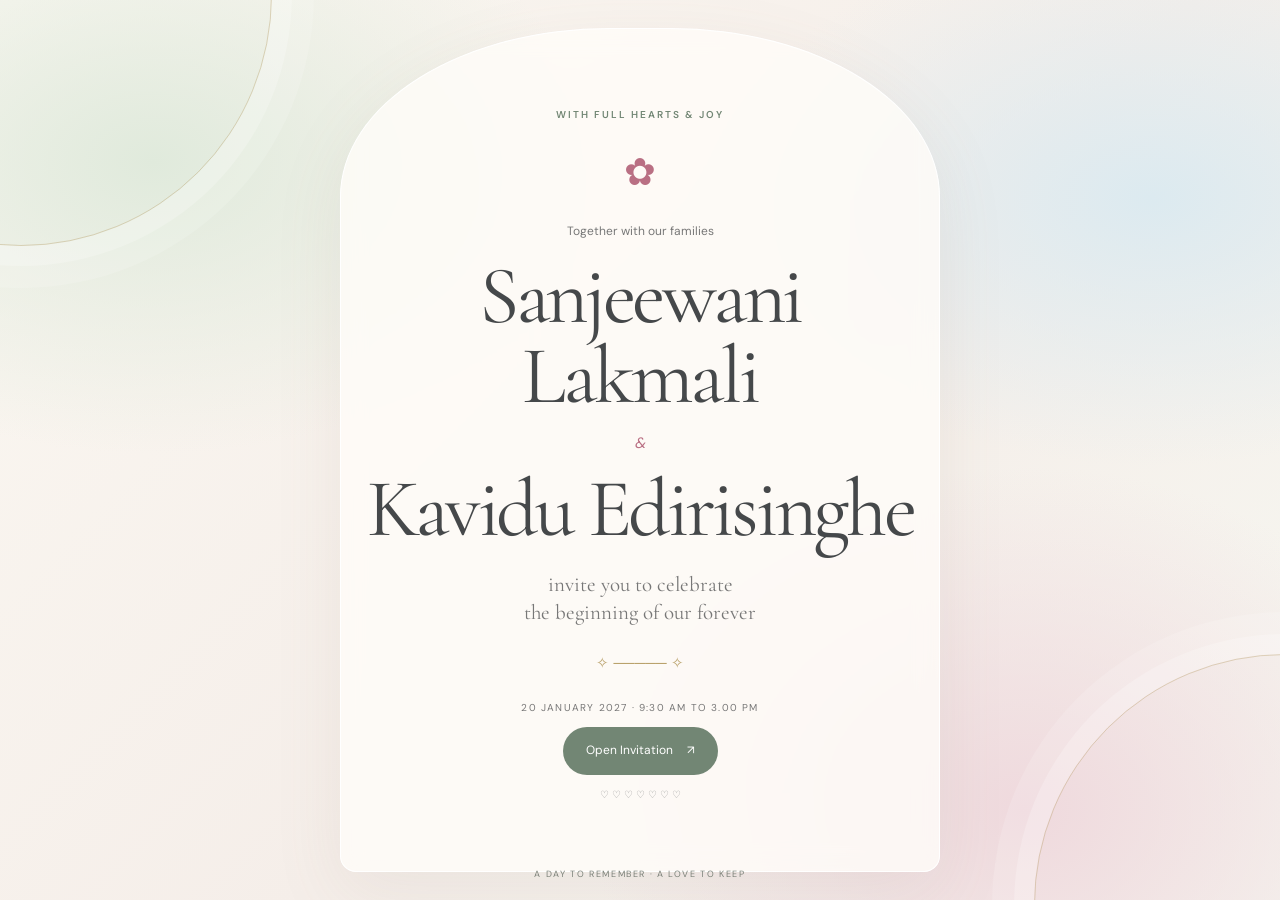
==== index.html @ 11ac0761 "Refactor name into separate h1 elements Split the name into separate h1 elements for better structur" ====
<!doctype html>
<html lang="en">
<head>
  <meta charset="utf-8">
  <meta name="viewport" content="width=device-width, initial-scale=1">
  <meta name="theme-color" content="#f8f5ef">
  <title>Sanjewani Lakmali & Kavidu Edirisinghe | Wedding Invitation</title>
  <link rel="preconnect" href="https://fonts.googleapis.com">
  <link href="https://fonts.googleapis.com/css2?family=Cormorant+Garamond:wght@400;500;600&family=DM+Sans:wght@400;500;600&display=swap" rel="stylesheet">
  <link rel="stylesheet" href="styles.css">
</head>
<body>
  
  <div id="petals" class="petals" aria-hidden="true"></div>
  <audio id="openingMusic" src="assets/audio/opening-music.mp3" loop preload="none"></audio>
  <audio id="memoryMusic" src="assets/audio/memories-music.mp3" loop preload="none"></audio>

  <!-- Cover Section -->
  <section id="cover" class="cover">
    <div class="cover-card">
      <p class="eyebrow">WITH FULL HEARTS & JOY</p>
      <div class="flower">✿</div>
      <p>Together with our families</p>
      <h1>Sanjeewani Lakmali </h1> <i>&</i> <h1>Kavidu Edirisinghe</h1>
      <p class="sub">invite you to celebrate<br>the beginning of our forever</p>
      <div class="ornament">✧ ───── ✧</div>
      <p class="date">20 JANUARY 2027 · 9:30 AM TO 3.00 PM</p>
      <button id="open" class="btn primary">Open Invitation <span>↗</span></button>
      <small>♡ ♡ ♡ ♡ ♡ ♡ ♡</small>
    </div>
    <div class="cover-note">A DAY TO REMEMBER · A LOVE TO KEEP</div>
  </section>

  <!-- Main Content -->
  <main id="site" hidden>
    
    <!-- Navigation -->
    <nav>
      <a class="logo" href="#home">K <i>&</i> S</a>
      <div>
        <a href="#details">The Day</a>
        <a href="#memories">Our Memories</a>
        <a href="#venue">Venue</a>
      </div>
      <button id="musicToggle" class="music">♫ Music</button>
    </nav>

    <!-- Hero Section -->
    <section id="home" class="hero wrap">
      <div class="hero-photo"></div>
      <div class="hero-copy">
        <p class="eyebrow">OUR WEDDING DAY</p>
        <h2>Two hearts.<br><i>One beautiful story.</i></h2>
        <p class="names">Sajeewani Lakmali <i>&</i> Kavidu Edirisinghe</p>
        <p class="date">WEDNESDAY, 20 JANUARY 2027 · 9:30 AM TO 3:00 PM</p>
        <p>Grand Ball Room - West Wing, Saffron Beach Hotel · Wadduwa, Sri Lanka</p>
        <a class="under" href="#details">Join our celebration ↓</a>
      </div>
    </section>

    <!-- Welcome Section -->
    <section class="welcome">
      <p class="eyebrow">A NOTE FOR <span id="guestName">OUR FAMILY & FRIENDS</span></p>
      <h2>It would mean the world<br>to have you with us.</h2>
      <p>As we begin this new chapter, we would be delighted to share our special day with you.</p>
      <div class="ticket">
        <div>
          <small>INVITATION FOR</small>
          <strong id="ticketName">Our loved one</strong>
        </div>
        <div>
          <small>TABLE NUMBER</small>
          <strong id="ticketTable">—</strong>
        </div>
      </div>
    </section>

    <!-- Details Section -->
    <section id="details" class="wrap centered">
      <p class="eyebrow">SAVE THE DATE</p>
      <h2>The Day</h2>
      <p>Love is the best reason to gather.</p>
      <div class="cards">
        <article class="pink">
          <span>♡</span>
          <p class="eyebrow">WHEN</p>
          <h3>20 January 2027</h3>
          <p>Wednesday · 9:30 AM TO 3:00 PM</p>
          <b id="countdown">Counting down…</b>
        </article>
        <article class="blue">
          <span>✧</span>
          <p class="eyebrow">DRESS WITH LOVE</p>
          <h3>Elegant & celebratory</h3>
          <p>Come ready to celebrate.</p>
        </article>
        <article class="green">
          <span>❀</span>
          <p class="eyebrow">A LITTLE NOTE</p>
          <h3>Your presence is our gift</h3>
          <p>Thank you for being part of our story.</p>
        </article>
      </div>
      <a id="calendar" class="btn outline" target="_blank" rel="noopener">Add to Google Calendar</a>
    </section>

    <!-- Memories Section -->
    <section id="memories" class="memories">
      <div class="mem-intro">
        <p class="eyebrow">LITTLE MOMENTS, BIG LOVE</p>
        <h2>Our <i>Memories</i></h2>
        <p>Every chapter has brought us here. Here are a few moments we hold close.</p>
        <button id="memoryPlay" class="btn soft">♫ Play memories music</button>
      </div>
      <div class="gallery">
        <figure class="tall">
          <img src="assets/photos/memory-1.jpg" alt="Our memory">
          <figcaption>Every Steps Together</figcaption>
        </figure>
        <figure>
          <img src="assets/photos/memory-2.jpg" alt="Our memory">
          <figcaption>Close to Our Hearts</figcaption>
        </figure>
        <figure>
          <img src="assets/photos/memory-3.jpg" alt="Our memory">
          <figcaption>Endless Love</figcaption>
        </figure>
        <figure class="wide">
          <img src="assets/photos/memory-4.jpg" alt="Our memory">
          <figcaption>Always, together</figcaption>
        </figure>
      </div>
      <small class="photo-note">Two Hearts, One Destiny, and a lifetime of beautiful tommorows.</small>
    </section>

    <!-- Venue Section -->
    <section id="venue" class="venue-section"
      style="background-image: url('./assets/photos/venue.jpg');">
      <div class="venue-copy">
        <p class="eyebrow">LET'S CELEBRATE TOGETHER</p>
        <h2>Meet us by<br><i>the sea.</i></h2>
        <h3>Grand Ball Room - West Wing, Saffron Beach Hotel</h3>
        <p>Wadduwa, Sri Lanka</p>
        <p>20 January 2027 · 9:30 AM TO 3:00 PM</p>
        <a class="btn primary" href="https://www.google.com/maps/search/?api=1&query=Saffron+Beach+Hotel+Wadduwa+Sri+Lanka" target="_blank" rel="noopener">Open Google Maps ↗</a>
        <a class="under" href="https://www.google.com/maps/dir/?api=1&destination=Saffron+Beach+Hotel+Wadduwa+Sri+Lanka" target="_blank" rel="noopener">Get directions</a>
      </div>
    </section>

    <!-- Closing Section -->
    <section class="closing">
      <div class="flower">✿</div>
      <p class="eyebrow">WITH LOVE & GRATITUDE</p>
      <h2>We can't wait<br><i>to celebrate with you.</i></h2>
      <p>Kavidu <i>&</i> Sanji</p>
      <small> RSVP BY 31 · 12 · 2026</small><br>
      <small>Sanji +94713968701, Kavidu +94716422151</small><br>
      <button id="top" class="under">Back to the beginning ↑</button>
    </section>

    <!-- Footer -->
    <footer>MADE WITH LOVE FOR KAVIDU & SANJI<i>♡</i></footer>
  </main>
  
  <script src="guests.js"></script>
  <script src="script.js"></script>
</body>
</html>
---- styles.css ----
:root {
  /* Colors */
  --ivory: #f8f5ef;
  --paper: #fffdf9;
  --pink: #efd5d9;
  --rose: #b96f83;
  --blue: #dceaf0;
  --green: #dfe8d9;
  --sage: #728674;
  --gray: #818386;
  --ink: #45484a;
  --gold: #b9a16b;
  --line: #e7dfd6;

  /* Typography */
  --serif: "Cormorant Garamond", Georgia, serif;
  --sans: "DM Sans", Arial, sans-serif;
}

/* ==========================================================================
   Base Styles
   ========================================================================== */

* {
  box-sizing: border-box;
}

html {
  scroll-behavior: smooth;
}

body {
  margin: 0;
  background: var(--ivory);
  color: var(--ink);
  font: 15px / 1.65 var(--sans);
}

a {
  color: inherit;
  text-decoration: none;
}

button {
  font: inherit;
  cursor: pointer;
}

[hidden] {
  display: none !important;
}

/* ==========================================================================
   Typography & Reusable Utilities
   ========================================================================== */

.eyebrow {
  font-size: 10px;
  letter-spacing: 0.2em;
  color: var(--sage);
  font-weight: 600;
  text-transform: uppercase;
}

.sub {
  font: 400 21px / 1.35 var(--serif) !important;
}

.date {
  font-size: 10px !important;
  letter-spacing: 0.12em;
}

.under {
  display: inline-block;
  margin-top: 18px;
  border: 0;
  border-bottom: 1px solid #b6b5a9;
  padding: 0 0 4px;
  background: transparent;
  font-size: 11px;
}

.flower {
  font-size: 38px;
  color: var(--rose);
  margin: 18px 0;
  animation: spin 20s linear infinite;
}

.ornament {
  color: var(--gold);
  margin: 24px;
}

/* Shared Headings and Icons */
.cover h1,
.hero-copy h2,
.welcome h2,
.centered h2,
.mem-intro h2,
.venue-section h2,
.closing h2 {
  font-family: var(--serif);
  font-weight: 400;
  line-height: 0.98;
}

.cover h1 {
  font-size: clamp(50px, 11vw, 82px);
  letter-spacing: -0.04em;
  margin: 14px 0;
}

.hero-copy h2,
.welcome h2,
.centered h2,
.mem-intro h2,
.venue-section h2,
.closing h2 {
  font-size: clamp(42px, 6vw, 67px);
  letter-spacing: -0.035em;
  margin: 15px 0 22px;
}

.cover i,
.hero i,
.memories i,
.venue-section i,
.closing i {
  color: var(--rose);
  font-weight: 400;
}

/* Paragraph Resets within Sections */
.cover-card > p:not(.eyebrow),
.hero-copy > p:not(.eyebrow),
.centered > p:not(.eyebrow),
.cards article > p:not(.eyebrow),
.venue-copy > p:not(.eyebrow) {
  font-size: 12px;
  color: #777;
}

/* ==========================================================================
   Buttons
   ========================================================================== */

.btn {
  display: inline-flex;
  justify-content: center;
  align-items: center;
  gap: 14px;
  border-radius: 999px;
  padding: 13px 22px;
  border: 1px solid transparent;
  font-size: 12px;
  transition: 0.25s;
}

.btn:hover {
  transform: translateY(-2px);
  box-shadow: 0 10px 25px #665a501a;
}

.btn.primary {
  background: var(--sage);
  color: white;
}

.btn.outline {
  border-color: #9bab9a;
  background: transparent;
  margin-top: 25px;
}

.btn.soft {
  background: #f4e3e5;
  color: #865969;
}

/* ==========================================================================
   Layout Containers
   ========================================================================== */

main {
  overflow: hidden;
}

.wrap {
  max-width: 1160px;
  margin: auto;
  padding: 90px 24px;
}

/* ==========================================================================
   Navigation
   ========================================================================== */

nav {
  position: sticky;
  top: 0;
  z-index: 10;
  display: flex;
  justify-content: space-between;
  align-items: center;
  padding: 12px clamp(16px, 5vw, 65px);
  background: #f8f5efeb;
  backdrop-filter: blur(14px);
  border-bottom: 1px solid #e7dfd68a;
}

nav > div {
  display: flex;
  gap: 22px;
  font-size: 11px;
  color: #727575;
}

.logo {
  font: 500 25px var(--serif);
}

.logo i {
  color: var(--rose);
}

.music {
  border: 1px solid #d7c8c0;
  background: #fffaf5;
  border-radius: 30px;
  padding: 8px 12px;
  color: var(--sage);
  font-size: 11px;
}

/* ==========================================================================
   Sections
   ========================================================================== */

/* --- Cover --- */
.cover {
  min-height: 100svh;
  display: grid;
  place-items: center;
  position: relative;
  overflow: hidden;
  padding: 22px;
  background: radial-gradient(ellipse at 12% 18%, #e0eadc, transparent 28%),
              radial-gradient(ellipse at 90% 22%, #dceaf0, transparent 27%),
              radial-gradient(ellipse at 80% 90%, #efd9dd, transparent 30%),
              linear-gradient(135deg, #fbf8f2, #f5eee9 55%, #f6f7f1);
}

.cover:before,
.cover:after {
  content: "";
  position: absolute;
  width: 42vw;
  height: 42vw;
  max-width: 500px;
  max-height: 500px;
  border: 1px solid #b9a16b66;
  border-radius: 50%;
  box-shadow: 0 0 0 20px #fff3, 0 0 0 42px #fff2;
}

.cover:before {
  top: -20vw;
  left: -18vw;
}

.cover:after {
  right: -20vw;
  bottom: -20vw;
}

.cover-card {
  z-index: 1;
  text-align: center;
  width: min(600px, 100%);
  padding: clamp(35px, 7vw, 68px) 24px;
  background: #fffdf9c9;
  border: 1px solid #fff;
  border-radius: 45% 45% 16px 16px / 20% 20% 16px 16px;
  box-shadow: 0 22px 70px #8b796c18;
  backdrop-filter: blur(12px);
  animation: rise 1s ease both;
}

.cover-card small {
  display: block;
  color: #999;
  font-size: 10px;
  margin-top: 12px;
}

.cover-note {
  position: absolute;
  bottom: 18px;
  z-index: 1;
  font-size: 9px;
  letter-spacing: 0.18em;
  color: #7b8178;
}

/* --- Hero --- */
.hero {
  display: grid;
  grid-template-columns: 1fr 1fr;
  align-items: center;
  gap: 7%;
  min-height: 650px;
  position: relative;
}

.hero-photo {
  min-height: 500px;
  border-radius: 48% 48% 14px 14px;
  background: linear-gradient(160deg, #e5e9df88, #f2dfe188),
              url("assets/photos/hero.jpg") center/cover no-repeat;
  box-shadow: inset 0 0 0 9px #fff9, 0 24px 55px #8d7d6c18;
  position: relative;
}

.hero-photo:after {
  content: "";
  position: absolute;
  inset: 18px;
  border: 1px solid #fff9;
  border-radius: inherit;
}

.names {
  font: 400 26px var(--serif);
}

/* --- Welcome & Ticket --- */
.welcome {
  text-align: center;
  padding: 80px 20px;
  background: linear-gradient(120deg, #f7e9e9, #f7f5ef 50%, #e8f0f2);
}

.welcome > p:not(.eyebrow) {
  max-width: 460px;
  margin: auto;
  color: #777;
  font-size: 13px;
}

.ticket {
  display: flex;
  max-width: 460px;
  margin: 30px auto 0;
  text-align: left;
  background: #fffdf9d9;
  border: 1px solid #fff;
  border-radius: 14px;
}

.ticket > div {
  padding: 16px 23px;
  flex: 1;
}

.ticket > div + div {
  border-left: 1px solid var(--line);
}

.ticket small {
  display: block;
  font-size: 9px;
  letter-spacing: 0.12em;
  color: var(--gray);
}

.ticket strong {
  font: 500 21px var(--serif);
}

/* --- Centered Information & Cards --- */
.centered {
  text-align: center;
}

.cards {
  display: grid;
  grid-template-columns: repeat(3, 1fr);
  gap: 18px;
  margin-top: 40px;
  text-align: left;
}

.cards article {
  padding: 28px 24px;
  min-height: 220px;
  border-radius: 18px;
  border: 1px solid white;
}

.cards .pink { background: linear-gradient(145deg, #f7e6e8, #fffaf7); }
.cards .blue { background: linear-gradient(145deg, #e3eef2, #fbfcfa); }
.cards .green { background: linear-gradient(145deg, #e7eee1, #fbfaf4); }

.cards article > span {
  font-size: 26px;
  color: var(--rose);
}

.cards h3 {
  font: 500 25px / 1.1 var(--serif);
  margin: 8px 0;
}

.cards b {
  font-size: 10px;
  color: var(--sage);
  font-weight: 500;
}

/* --- Memories & Gallery --- */
.memories {
  background: #f1ece5;
  padding: 85px 22px;
  text-align: center;
}

.mem-intro {
  max-width: 550px;
  margin: 0 auto 38px;
}

.mem-intro > p:not(.eyebrow) {
  font-size: 13px;
  color: #777;
}

.gallery {
  max-width: 960px;
  margin: auto;
  display: grid;
  grid-template-columns: 1fr 1fr 1fr;
  grid-template-rows: 205px 205px;
  gap: 15px;
}

.gallery figure {
  margin: 0;
  position: relative;
  overflow: hidden;
  border-radius: 13px;
  background: #e7ded6;
}

.gallery img {
  width: 100%;
  height: 100%;
  object-fit: cover;
  display: block;
  transition: transform 0.7s;
}

.gallery figure:hover img {
  transform: scale(1.05);
}

.gallery figure:after {
  content: "";
  position: absolute;
  inset: 40% 0 0;
  background: linear-gradient(transparent, #34343178);
}

.gallery figcaption {
  position: absolute;
  bottom: 13px;
  left: 15px;
  z-index: 1;
  color: white;
  font: italic 22px var(--serif);
}

.gallery .tall { grid-row: span 2; }
.gallery .wide { grid-column: span 2; }

.photo-note {
  display: block;
  color: #898886;
  font-size: 10px;
  margin-top: 20px;
}

/* --- Venue --- */
/* .venue {
  display: grid;
  grid-template-columns: 1fr 1fr;
  align-items: stretch;
}

.venue-copy {
  padding: 25px 25px 25px 0;
}

.venue h3 {
  font: 500 26px var(--serif);
  margin: 25px 0 0;
}

.venue-copy .under {
  margin-left: 15px;
}

.seaside {
  position: relative;
  min-height: 420px;
  overflow: hidden;
  background: linear-gradient(#e2edf0 0%, #f4e9dc 62%, #e7e5d5);
}

.sun {
  position: absolute;
  width: 125px;
  height: 125px;
  border-radius: 50%;
  background: #f6e4c5;
  top: 16%;
  right: 18%;
  box-shadow: 0 0 0 18px #f6e4c52b, 0 0 0 40px #f6e4c51a;
}

.wave {
  position: absolute;
  left: -10%;
  width: 125%;
  height: 40%;
  border-radius: 50% 50% 0 0;
}

.wave.one {
  top: 51%;
  background: #b8d1d4;
  transform: rotate(-4deg);
}

.wave.two {
  top: 66%;
  background: #91b7b7;
  transform: rotate(3deg);
}

.shoreflower {
  position: absolute;
  bottom: 10%;
  left: 15%;
  font-size: 90px;
  color: #7f9981;
}
*/
/* --- Venue background photograph --- */
.venue-section {
  position: relative;
  isolation: isolate;
  display: flex;
  align-items: center;
  justify-content: center;
  min-height: 560px;
  width: 100%;
  padding: 80px 24px;
  overflow: hidden;
  background-size: cover;
  background-position: center center;
  background-repeat: no-repeat;
  text-align: center;
}

.venue-section::before {
  content: "";
  position: absolute;
  inset: 0;
  z-index: -1;
  background: linear-gradient(
    180deg,
    rgba(20, 35, 40, 0.30),
    rgba(20, 35, 40, 0.48)
  );
}

.venue-copy {
  position: relative;
  z-index: 1;
  width: min(760px, 100%);
  margin: auto;
  color: #fff;
}

.venue-copy .eyebrow {
  color: #fff;
}

.venue-section h2 {
  color: #fff;
  font-family: var(--serif);
  font-size: clamp(48px, 7vw, 76px);
  font-weight: 400;
  line-height: 0.98;
  margin: 18px 0 24px;
}

.venue-section h2 i {
  color: #f1d5dc;
}

.venue-section h3 {
  color: #fff;
  font: 500 25px var(--serif);
  margin: 24px 0 12px;
}

.venue-copy > p:not(.eyebrow) {
  color: #fff;
  font-size: 13px;
}

.venue-copy .under {
  color: #fff;
  margin-left: 15px;
}

/* --- Closing --- */
.closing {
  text-align: center;
  padding: 80px 20px 90px;
  background: radial-gradient(ellipse at 20% 30%, #e1ecdf, transparent 30%),
              radial-gradient(ellipse at 80% 70%, #f0dce0, transparent 30%);
}

.closing .flower {
  margin: 0 0 15px;
}

.closing > p:not(.eyebrow) {
  font: 400 25px var(--serif);
}

.closing > small {
  letter-spacing: 0.2em;
  color: var(--sage);
  font-size: 10px;
}

/* --- Footer --- */
footer {
  text-align: center;
  padding: 22px 10px;
  border-top: 1px solid var(--line);
  font-size: 9px;
  letter-spacing: 0.16em;
  color: #858784;
}

footer i {
  color: var(--rose);
}

/* ==========================================================================
   Animations & Petals
   ========================================================================== */

.petals {
  position: fixed;
  inset: 0;
  pointer-events: none;
  overflow: hidden;
  z-index: 30;
}

.petal {
  position: absolute;
  top: -25px;
  width: 10px;
  height: 15px;
  border-radius: 80% 0 80% 0;
  background: #e9bfc7c9;
  animation: fall linear forwards;
}

.petal:nth-child(3n) {
  background: #dce8d1dd;
  width: 8px;
  height: 12px;
}

.petal:nth-child(4n) {
  background: #d3e6eddb;
  width: 7px;
  height: 11px;
}

.petal:nth-child(5n) {
  background: #f0dca9c9;
  width: 6px;
  height: 10px;
}

@keyframes fall {
  0% {
    transform: translate3d(0, -5vh, 0) rotate(0);
    opacity: 0;
  }
  10% {
    opacity: 0.9;
  }
  100% {
    transform: translate3d(var(--drift), 110vh, 0) rotate(620deg);
    opacity: 0.15;
  }
}

@keyframes rise {
  from {
    opacity: 0;
    transform: translateY(18px);
  }
  to {
    opacity: 1;
    transform: translateY(0);
  }
}

@keyframes spin {
  to {
    transform: rotate(360deg);
  }
}

/* ==========================================================================
   Media Queries
   ========================================================================== */

@media (max-width: 760px) {
  nav {
    padding: 12px 14px;
  }
  
  nav > div {
    gap: 10px;
  }
  
  nav > div a {
    font-size: 10px;
  }
  
  .wrap {
    padding: 65px 20px;
  }
  
  .hero {
    grid-template-columns: 1fr;
    gap: 25px;
  }
  
  .hero-photo {
    min-height: 390px;
    width: 88%;
    margin: auto;
  }
  
  .hero-copy {
    text-align: center;
  }
  
  .hero-copy h2 {
    font-size: 52px;
  }
  
  .cards {
    grid-template-columns: 1fr;
  }
  
  .cards article {
    min-height: unset;
  }
  
  .gallery {
    grid-template-columns: 1fr 1fr;
    grid-template-rows: 180px 180px 180px;
    gap: 10px;
  }
  
  .gallery .tall {
    grid-row: span 2;
  }
  
  .gallery .wide {
    grid-column: span 1;
  }
  
  .gallery figcaption {
    font-size: 18px;
    left: 10px;
  }
  
  .venue-section {
    min-height: 500px;
    padding: 65px 20px;
    background-position: center center;
  }

  .venue-section h3 {
    font-size: 22px;
  }
  
  .ticket > div {
    padding: 14px;
  }
  
  .ticket strong {
    font-size: 18px;
  }
}

@media (prefers-reduced-motion: reduce) {
  *, *:before, *:after {
    animation-duration: 0.01ms !important;
    animation-iteration-count: 1 !important;
    scroll-behavior: auto !important;
  }
}
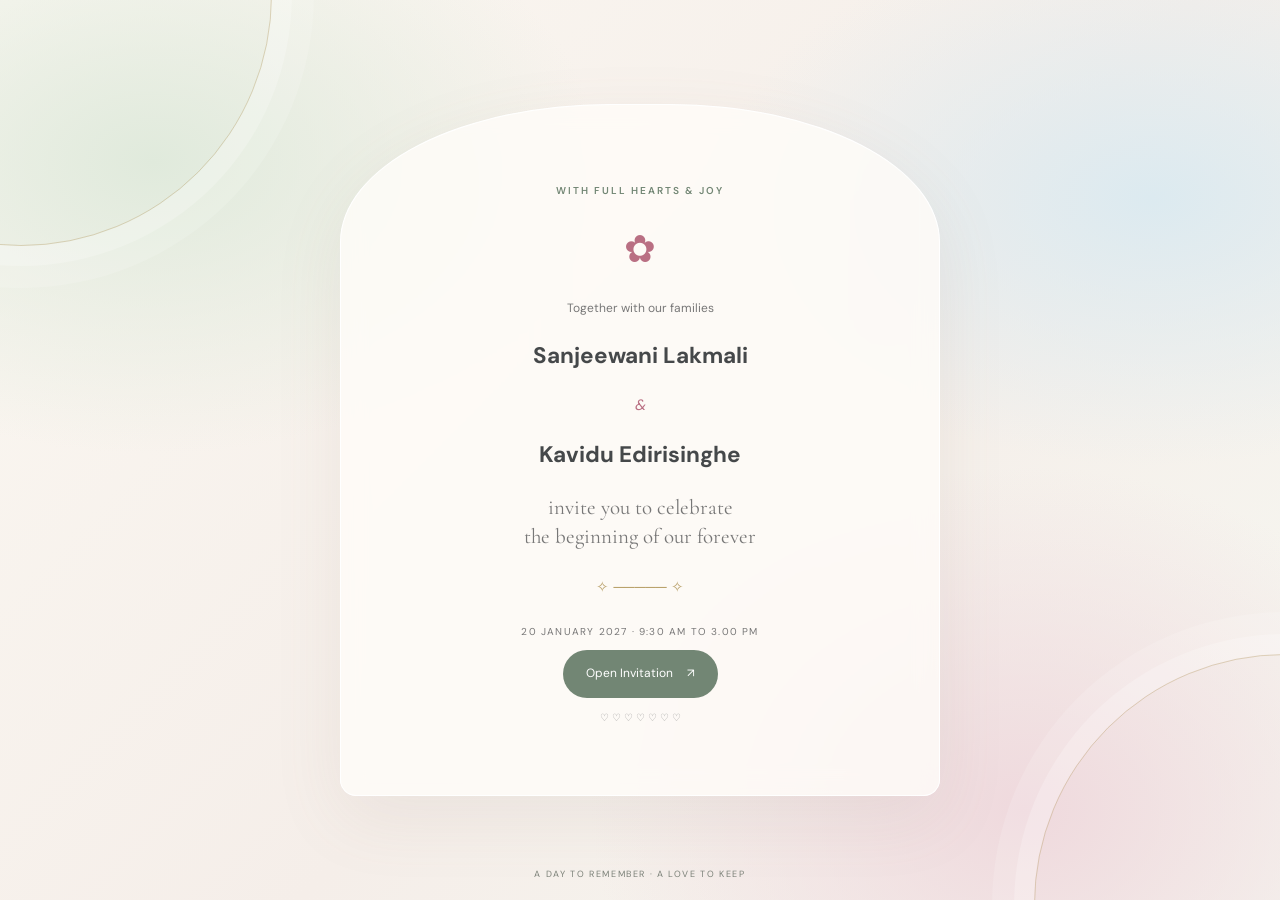
==== commit 54fa216f: "Update index.html" ====
--- a/index.html
+++ b/index.html
@@ -21,7 +21,7 @@
       <p class="eyebrow">WITH FULL HEARTS & JOY</p>
       <div class="flower">✿</div>
       <p>Together with our families</p>
-      <h1>Sanjeewani Lakmali </h1> <i>&</i> <h1>Kavidu Edirisinghe</h1>
+      <h2>Sanjeewani Lakmali </h2> <i>&</i> <h2>Kavidu Edirisinghe</h2>
       <p class="sub">invite you to celebrate<br>the beginning of our forever</p>
       <div class="ornament">✧ ───── ✧</div>
       <p class="date">20 JANUARY 2027 · 9:30 AM TO 3.00 PM</p>
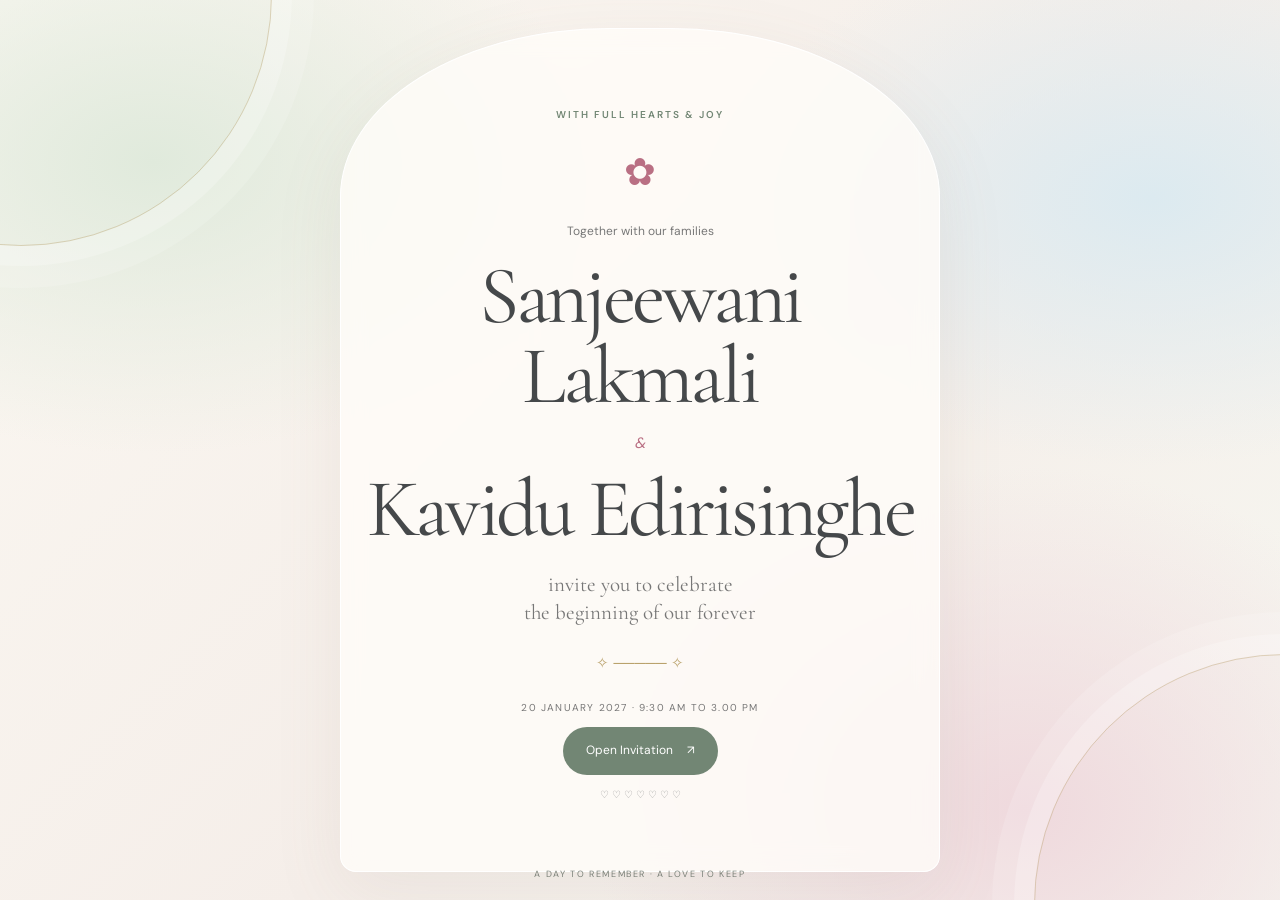
==== commit 3a86d4a9: "Change headings from h2 to h1 for names" ====
--- a/index.html
+++ b/index.html
@@ -21,7 +21,7 @@
       <p class="eyebrow">WITH FULL HEARTS & JOY</p>
       <div class="flower">✿</div>
       <p>Together with our families</p>
-      <h2>Sanjeewani Lakmali </h2> <i>&</i> <h2>Kavidu Edirisinghe</h2>
+      <h1>Sanjeewani Lakmali </h1> <i>&</i> <h1>Kavidu Edirisinghe</h1>
       <p class="sub">invite you to celebrate<br>the beginning of our forever</p>
       <div class="ornament">✧ ───── ✧</div>
       <p class="date">20 JANUARY 2027 · 9:30 AM TO 3.00 PM</p>
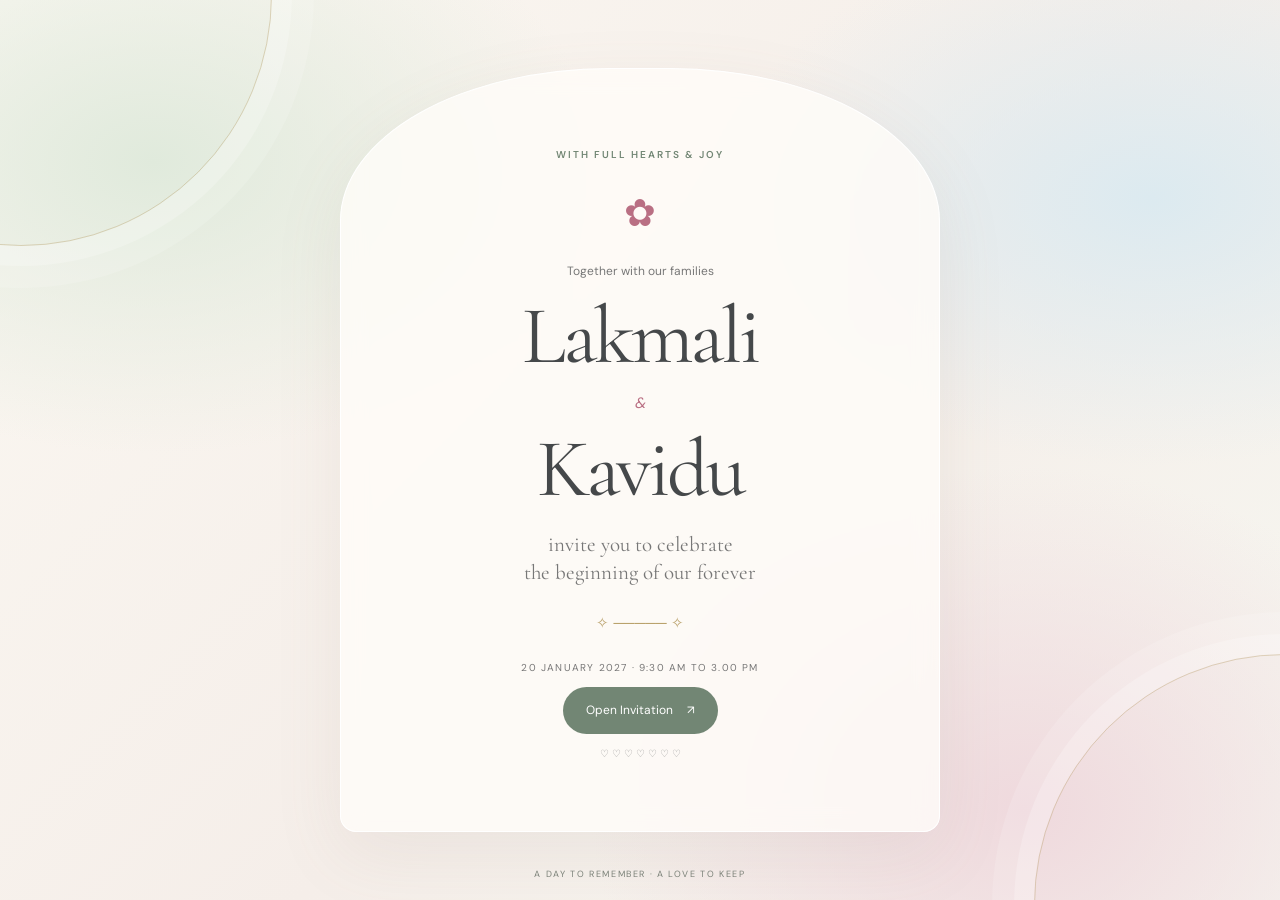
==== commit 44fcb520: "Update index.html" ====
--- a/index.html
+++ b/index.html
@@ -4,7 +4,7 @@
   <meta charset="utf-8">
   <meta name="viewport" content="width=device-width, initial-scale=1">
   <meta name="theme-color" content="#f8f5ef">
-  <title>Sanjewani Lakmali & Kavidu Edirisinghe | Wedding Invitation</title>
+  <title>Lakmali & Kavidu| Wedding Invitation</title>
   <link rel="preconnect" href="https://fonts.googleapis.com">
   <link href="https://fonts.googleapis.com/css2?family=Cormorant+Garamond:wght@400;500;600&family=DM+Sans:wght@400;500;600&display=swap" rel="stylesheet">
   <link rel="stylesheet" href="styles.css">
@@ -21,7 +21,7 @@
       <p class="eyebrow">WITH FULL HEARTS & JOY</p>
       <div class="flower">✿</div>
       <p>Together with our families</p>
-      <h1>Sanjeewani Lakmali </h1> <i>&</i> <h1>Kavidu Edirisinghe</h1>
+      <h1>Lakmali </h1> <i>&</i> <h1>Kavidu </h1>
       <p class="sub">invite you to celebrate<br>the beginning of our forever</p>
       <div class="ornament">✧ ───── ✧</div>
       <p class="date">20 JANUARY 2027 · 9:30 AM TO 3.00 PM</p>
@@ -51,8 +51,9 @@
       <div class="hero-copy">
         <p class="eyebrow">OUR WEDDING DAY</p>
         <h2>Two hearts.<br><i>One beautiful story.</i></h2>
-        <p class="names">Sajeewani Lakmali <i>&</i> Kavidu Edirisinghe</p>
+        <p class="names">Lakmali <i>&</i> Kavidu</p>
         <p class="date">WEDNESDAY, 20 JANUARY 2027 · 9:30 AM TO 3:00 PM</p>
+        <p>Poruwa Ceramony at 9:30AM</p>
         <p>Grand Ball Room - West Wing, Saffron Beach Hotel · Wadduwa, Sri Lanka</p>
         <a class="under" href="#details">Join our celebration ↓</a>
       </div>
@@ -152,14 +153,14 @@
       <div class="flower">✿</div>
       <p class="eyebrow">WITH LOVE & GRATITUDE</p>
       <h2>We can't wait<br><i>to celebrate with you.</i></h2>
-      <p>Kavidu <i>&</i> Sanji</p>
+      <p>Lakmali <i>&</i> kavidu</p>
       <small> RSVP BY 31 · 12 · 2026</small><br>
-      <small>Sanji +94713968701, Kavidu +94716422151</small><br>
+      <small>Lakmali +94713968701, Kavidu +94716422151</small><br>
       <button id="top" class="under">Back to the beginning ↑</button>
     </section>
 
     <!-- Footer -->
-    <footer>MADE WITH LOVE FOR KAVIDU & SANJI<i>♡</i></footer>
+    <footer>MADE WITH LOVE FOR KAVIDU & LAKMALI<i>♡</i></footer>
   </main>
   
   <script src="guests.js"></script>
